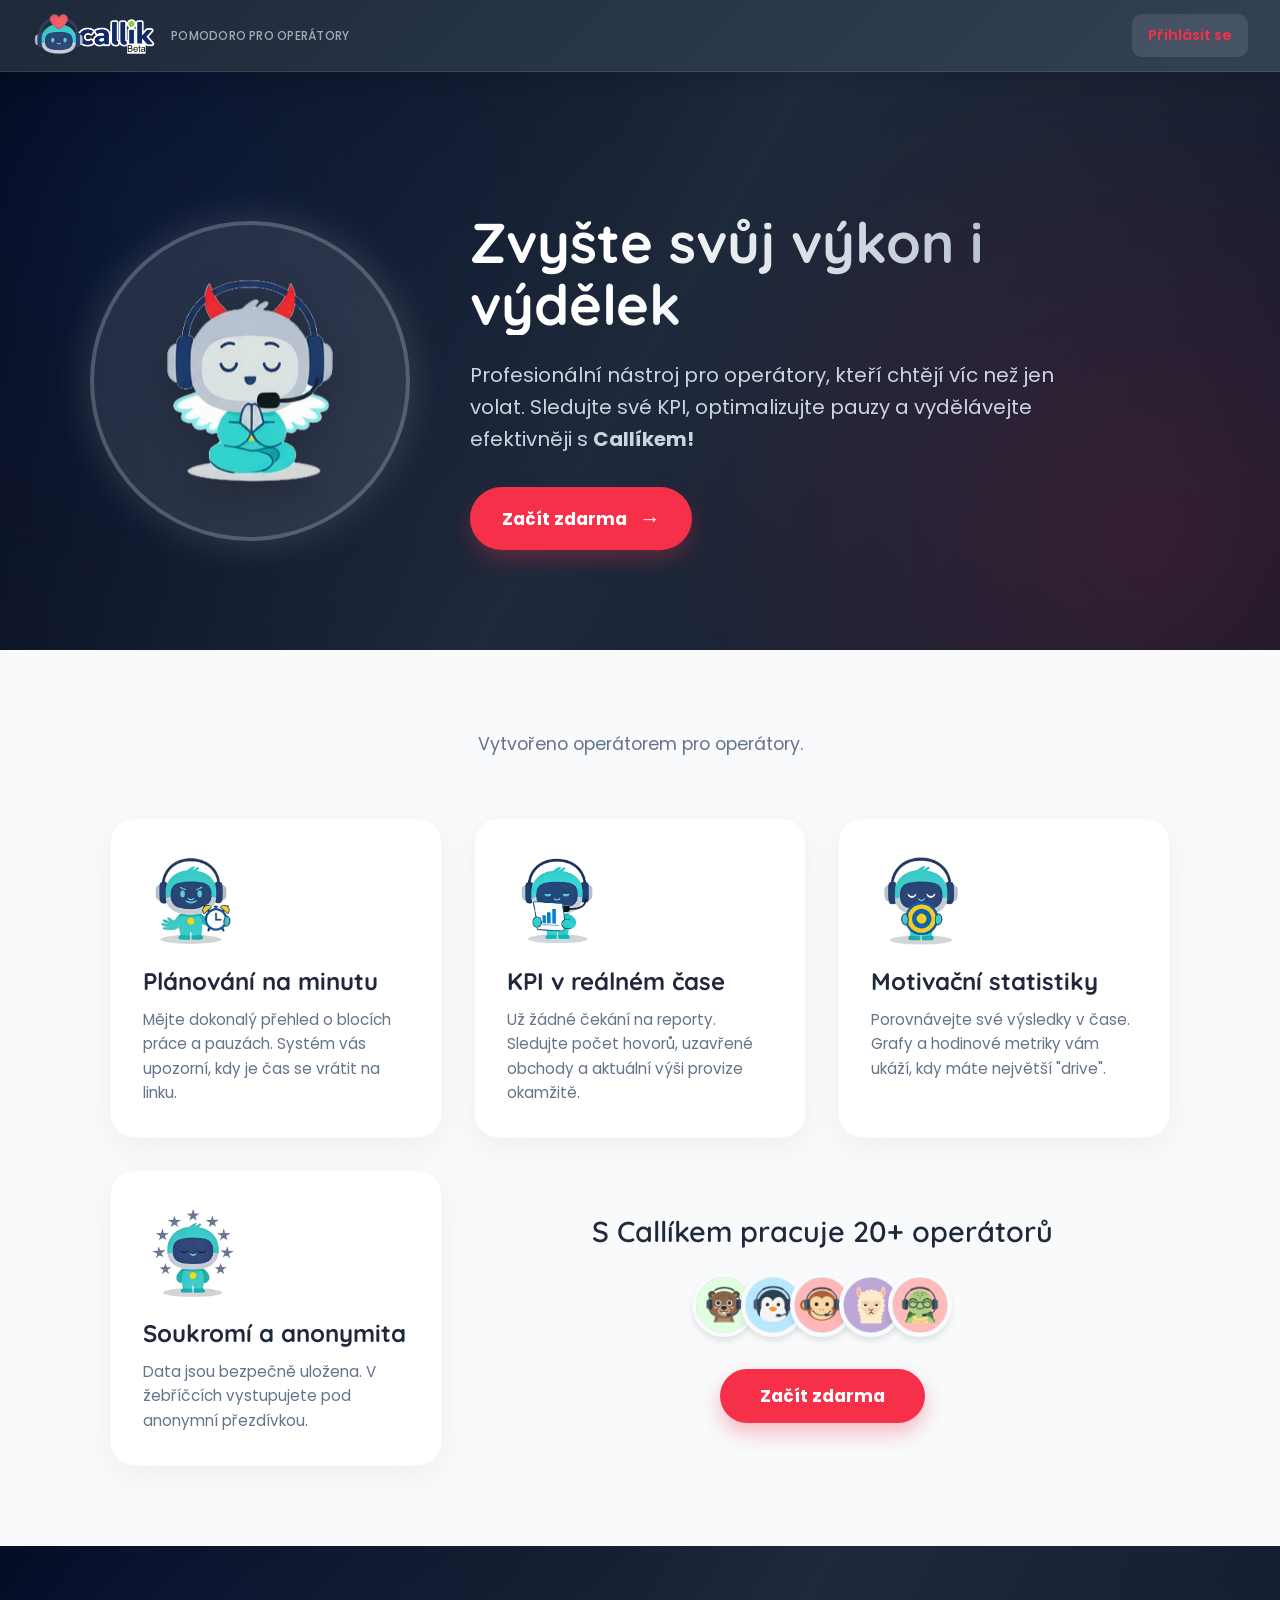
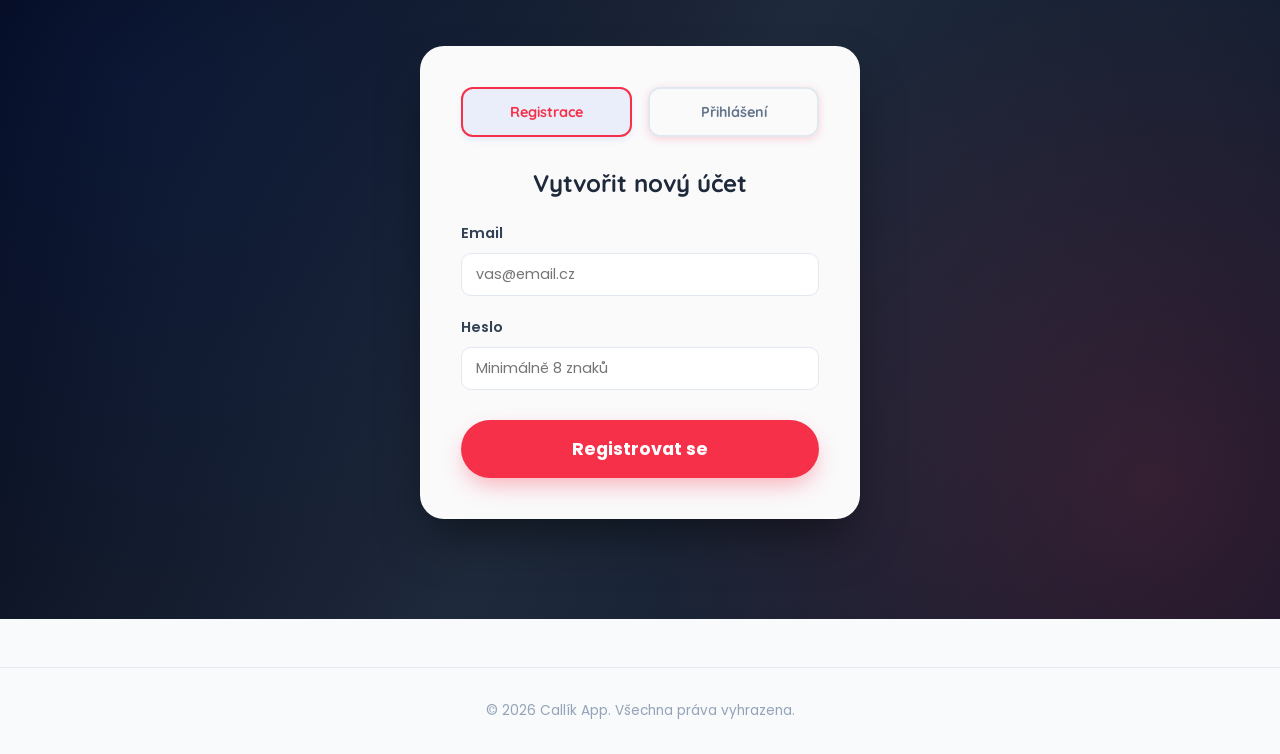
==== landing.html @ 1a5b0ecc "initial commit" ====
<!DOCTYPE html>
<html lang="cs">
<head>
    <meta charset="UTF-8">
    <meta name="viewport" content="width=device-width, initial-scale=1.0">
    <title>Callík – Pomodoro pro operátory</title>
    <link rel="icon" type="image/x-icon" href="assets/favicon.ico">
    <link rel="stylesheet" href="/css/style.css">
        <!-- Fonty: Quicksand (nadpisy) a Poppins (text) -->
        <link rel="preconnect" href="https://fonts.googleapis.com">
        <link rel="preconnect" href="https://fonts.gstatic.com" crossorigin>
        <link href="https://fonts.googleapis.com/css2?family=Poppins:ital,wght@0,300;0,400;0,500;0,600;0,700;1,400&family=Quicksand:wght@300;400;500;600;700&display=swap" rel="stylesheet">
    
    <style>
        /* Specifické úpravy pro Landing Page */
        body {
            background-color: var(--color-bg);
            overflow-x: hidden;
        }
    </style>
</head>
<body>

    <!-- NAVIGACE -->
    <nav class="main-navbar">
        <div class="header-content">
          <div class="nav-brand">
            <div class="brand-row" style="align-items: center; gap: 12px;">
                <img src="assets/callik-logo.png" alt="Callík Logo" style="height: 50px; width: auto;">
                <span class="brand-slogan">POMODORO PRO OPERÁTORY</span>
            </div>
        </div>
        
            <div class="nav-menu">
                <a href="#" onclick="scrollToAuth()" class="nav-item" style="color: var(--color-primary); background: rgba(255,255,255,0.1);">Přihlásit se</a>
            </div>
        </div>
    </nav>

        <!-- HERO SECTION -->
        <header class="hero">
          <div class="hero-container">
              
              <!-- LEVÁ STRANA: OBRÁZEK (Andílek/Čertík) -->
              <div class="hero-image-wrapper">
                  <img src="assets/callik-devil-angel.png" alt="Callík Maskot" class="hero-image">
              </div>
  
              <!-- PRAVÁ STRANA: TEXT -->
              <div class="hero-text">
                  <h1>Zvyšte svůj výkon i výdělek</h1>
                  <p>Profesionální nástroj pro operátory, kteří chtějí víc než jen volat. Sledujte své KPI, optimalizujte pauzy a vydělávejte efektivněji s <strong>Callíkem!</strong></p>
                  
                  <button onclick="scrollToAuth()" class="btn-cta">
                      Začít zdarma <span style="font-size: 1.2em;">→</span>
                  </button>
              </div>
  
          </div>
      </header>
  
    <!-- FEATURES SECTION (BENTO GRID) -->
    <section id="features" class="features-new">
      <div class="features-header">
          <p>Vytvořeno operátorem pro operátory.</p>
      </div>

      <div class="bento-grid">
          
          <!-- Karta 1 -->
          <div class="bento-card">
              <!-- Zde vložte svůj obrázek -->
              <img src="assets/mascot-1.png" alt="Mascot Timer" class="card-mascot">
              <h3>Plánování na minutu</h3>
              <p>Mějte dokonalý přehled o blocích práce a pauzách. Systém vás upozorní, kdy je čas se vrátit na linku.</p>
          </div>

          <!-- Karta 2 -->
          <div class="bento-card">
              <img src="assets/mascot-2.png" alt="Mascot KPI" class="card-mascot">
              <h3>KPI v reálném čase</h3>
              <p>Už žádné čekání na reporty. Sledujte počet hovorů, uzavřené obchody a aktuální výši provize okamžitě.</p>
          </div>

          <!-- Karta 3 -->
          <div class="bento-card">
              <img src="assets/mascot-3.png" alt="Mascot Stats" class="card-mascot">
              <h3>Motivační statistiky</h3>
              <p>Porovnávejte své výsledky v čase. Grafy a hodinové metriky vám ukáží, kdy máte největší "drive".</p>
          </div>

          <!-- Karta 4 (Dole vlevo) -->
          <div class="bento-card">
              <img src="assets/mascot-4.png" alt="Mascot Privacy" class="card-mascot">
              <h3>Soukromí a anonymita</h3>
              <p>Data jsou bezpečně uložena. V žebříčcích vystupujete pod anonymní přezdívkou.</p>
          </div>

          <!-- Social Proof Sekce (Dole vpravo - zabírá 2 sloupce) -->
          <div class="social-proof-area">
              <h3 class="social-proof-title">S Callíkem pracuje 20+ operátorů</h3>
              
              <!-- Shluk avatarů -->
            
               <div class="avatars-cluster" id="avatar-container">
             <!-- Obrázky se načtou náhodně přes JavaScript -->
              </div>


              <button onclick="scrollToAuth()" class="btn-social-cta">
                  Začít zdarma
              </button>
          </div>

      </div>
  </section>

        <!-- AUTH SECTION -->
        <section id="auth-section" class="auth-section-gradient">
        
          <!-- PŘIHLAŠOVACÍ / REGISTRAČNÍ KONTEJNER -->
          <div id="auth-container" class="auth-container active">
              
              <!-- Nová tlačítka s mezerou -->
              <div class="auth-tabs-wrapper">
                  <button onclick="switchTab('register')" id="tab-register" class="auth-tab active-tab">
                      Registrace
                  </button>
                  <button onclick="switchTab('login')" id="tab-login" class="auth-tab">
                      Přihlášení
                  </button>
              </div>
  
              <!-- Formulář REGISTRACE -->
              <form id="register-form">
                  <h3 style="margin-bottom: 24px; color: var(--color-dark); font-size: 1.5rem;">Vytvořit nový účet</h3>
                  <div class="form-group">
                      <label class="form-label">Email</label>
                      <input type="email" id="reg-email" class="form-input" placeholder="vas@email.cz" required>
                  </div>
                  <div class="form-group">
                      <label class="form-label">Heslo</label>
                      <input type="password" id="reg-password" class="form-input" placeholder="Minimálně 8 znaků" required minlength="8">
                  </div>
                  
                  <button type="submit" id="reg-btn" class="btn-cta" style="width: 100%; justify-content: center; margin-top: 10px;">
                      Registrovat se
                  </button>
              </form>
  
              <!-- Formulář PŘIHLÁŠENÍ -->
              <form id="login-form" style="display: none;">
                  <h3 style="margin-bottom: 24px; color: var(--color-dark); font-size: 1.5rem;">Vítejte zpět</h3>
                  <div class="form-group">
                      <label class="form-label">Email</label>
                      <input type="email" id="login-email" class="form-input" placeholder="vas@email.cz" required>
                  </div>
                  <div class="form-group">
                      <label class="form-label">Heslo</label>
                      <input type="password" id="login-password" class="form-input" placeholder="Vaše heslo" required>
                  </div>
                  
                  <button type="submit" id="login-btn" class="btn-cta" style="width: 100%; justify-content: center; margin-top: 10px;">
                      Přihlásit se
                  </button>
              </form>
          </div>
  
          <!-- KROK 2: OVĚŘENÍ EMAILU (Mezikrok) -->
          <div id="verify-step" class="auth-container">
              <div class="verification-icon">✉️</div>
              <h2 style="margin-bottom: 16px; color: var(--color-dark);">Ověřte svůj email</h2>
              <p style="color: var(--color-text-light); margin-bottom: 30px;">
                  Odeslali jsme potvrzovací odkaz na <strong id="verify-email-display">váš email</strong>. 
                  Pro aktivaci účtu prosím klikněte na odkaz v emailu.
              </p>
              
              <div style="background: var(--warning-light); color: #b45309; padding: 16px; border-radius: var(--radius-md); font-size: 0.9rem; margin-bottom: 24px; text-align: left; line-height: 1.5;">
                  <strong>⚠️ Důležité:</strong> Pokud email nevidíte, zkontrolujte složku <em>Spam</em> nebo <em>Hromadné</em>.
              </div>
  
              <p style="margin-top: 24px;">
                  <a href="#" onclick="location.reload()" style="color: var(--color-primary); font-weight: 600;">Zpět na přihlášení</a>
              </p>
          </div>
  
      </section>
  

    <footer>
        <p>© 2026 Callík App. Všechna práva vyhrazena.</p>
    </footer>

    <!-- LOGIKA APLIKACE -->
    <script type="module">
        // Importujeme Supabase přímo, abychom měli kontrolu nad flow
        import { supabase } from './js/supabaseClient.js';

        // Globální funkce pro scrollování
        window.scrollToAuth = function() {
            document.getElementById('auth-section').scrollIntoView({ behavior: 'smooth' });
        }

               // Přepínání tabů (Upraveno pro nové třídy)
               window.switchTab = function(tab) {
            const regForm = document.getElementById('register-form');
            const loginForm = document.getElementById('login-form');
            const tabReg = document.getElementById('tab-register');
            const tabLogin = document.getElementById('tab-login');

            if (tab === 'register') {
                regForm.style.display = 'block';
                loginForm.style.display = 'none';
                
                // Přepnutí tříd
                tabReg.classList.add('active-tab');
                tabLogin.classList.remove('active-tab');
            } else {
                regForm.style.display = 'none';
                loginForm.style.display = 'block';

                // Přepnutí tříd
                tabLogin.classList.add('active-tab');
                tabReg.classList.remove('active-tab');
            }
        }


        // --- REGISTRACE ---
        document.getElementById('register-form').addEventListener('submit', async (e) => {
            e.preventDefault();
            const btn = document.getElementById('reg-btn');
            const email = document.getElementById('reg-email').value;
            const password = document.getElementById('reg-password').value;

            btn.textContent = 'Registruji...';
            btn.disabled = true;

            try {
                // Voláme přímo Supabase signUp
                const { data, error } = await supabase.auth.signUp({
                    email: email,
                    password: password
                });

                if (error) throw error;

                // Úspěch -> Zobrazit mezikrok (Ověření emailu)
                document.getElementById('auth-container').classList.remove('active');
                document.getElementById('verify-step').classList.add('active');
                document.getElementById('verify-email-display').textContent = email;
                
                // Jemný scroll nahoru, aby bylo okno vidět celé
                document.getElementById('auth-section').scrollIntoView({ behavior: 'smooth' });

            } catch (err) {
                alert('Chyba při registraci: ' + err.message);
                btn.textContent = 'Registrovat se';
                btn.disabled = false;
            }
        });

        // --- PŘIHLÁŠENÍ ---
        document.getElementById('login-form').addEventListener('submit', async (e) => {
            e.preventDefault();
            const btn = document.getElementById('login-btn');
            const email = document.getElementById('login-email').value;
            const password = document.getElementById('login-password').value;

            btn.textContent = 'Přihlašuji...';
            btn.disabled = true;

            try {
                const { data, error } = await supabase.auth.signInWithPassword({
                    email: email,
                    password: password
                });

                if (error) throw error;

                // Úspěch -> Přesměrovat do aplikace
                // Předpokládám, že hlavní aplikace je 'app.html' podle auth.js
                window.location.href = 'app.html';

            } catch (err) {
                alert('Chyba při přihlášení: ' + err.message);
                btn.textContent = 'Přihlásit se';
                btn.disabled = false;
            }
        });
    </script>
    <script>
      document.addEventListener("DOMContentLoaded", () => {
          const container = document.getElementById('avatar-container');
          if (!container) return;
  
          const totalAvatarsAvailable = 30; // Máte 01.png až 30.png
          const avatarsToShow = 5;          // Kolik jich chceme zobrazit
          const selectedNumbers = new Set(); // Set zaručí unikátnost (žádné duplicity)
  
          // 1. Vygeneruj unikátní náhodná čísla
          while (selectedNumbers.size < avatarsToShow) {
              const randomNum = Math.floor(Math.random() * totalAvatarsAvailable) + 1;
              selectedNumbers.add(randomNum);
          }
  
          // 2. Vytvoř obrázky a vlož je do stránky
          selectedNumbers.forEach(num => {
              // Převede číslo na string s nulou na začátku (např. 5 -> "05")
              const fileName = num.toString().padStart(2, '0') + '.png';
              
              const img = document.createElement('img');
              img.src = `assets/avatars/${fileName}`;
              img.alt = `Uživatel ${num}`;
              img.className = 'avatar-circle';
              
              // Volitelné: Přidat náhodné pozadí, kdyby byl obrázek průhledný
              // const colors = ['#fbbf24', '#a3e635', '#e879f9', '#38bdf8', '#f472b6'];
              // img.style.background = colors[Math.floor(Math.random() * colors.length)];
  
              container.appendChild(img);
          });
      });
  </script>
  
</body>
</html>
---- css/style.css ----
/* ==========================================
   CALLÍK - MODERNÍ DESIGN 2026
   ========================================== */

/* === IMPORT FONTŮ === */
@import url("https://fonts.googleapis.com/css2?family=Quicksand:wght@400;500;600;700;800&family=Poppins:wght@300;400;500;600;700;800&display=swap");

/* === 1. CSS PROMĚNNÉ === */
:root {
  /* Fonty */
  --font-heading: 'Quicksand', sans-serif;
  --font-body: 'Poppins', sans-serif;
  
  /* Primární barva */
  --color-primary: #F63049;
  --color-primary-hover: #ff4d63;
  --color-primary-soft: #D02752;
  --color-primary-dark: #8A244B;
  --color-primary-light: #ffe4e9;
  
  /* Neutrální barvy */
  --color-dark: #1e293b;
  --color-text: #334155;
  --color-text-light: #64748b;
  --color-text-muted: #94a3b8;
  
  /* Pozadí */
  --color-bg: #f8fafc;
  --color-card-bg: #ffffff;
  --color-border: #e2e8f0;
  --color-border-light: #f1f5f9;
  
  /* Funkční barvy */
  --success: #10b981;
  --success-light: #d1fae5;
  --warning: #f59e0b;
  --warning-light: #fef3c7;
  --danger: #ef4444;
  --danger-light: #fee2e2;
  --info: #3b82f6;
  --info-light: #dbeafe;
  
  /* Stíny */
  --shadow-sm: 0 1px 2px 0 rgba(0, 0, 0, 0.05);
  --shadow-md: 0 4px 6px -1px rgba(0, 0, 0, 0.1), 0 2px 4px -1px rgba(0, 0, 0, 0.06);
  --shadow-lg: 0 10px 15px -3px rgba(0, 0, 0, 0.1), 0 4px 6px -2px rgba(0, 0, 0, 0.05);
  --shadow-xl: 0 20px 25px -5px rgba(0, 0, 0, 0.1), 0 10px 10px -5px rgba(0, 0, 0, 0.04);
  
  /* Zaoblení */
  --radius-sm: 6px;
  --radius-md: 10px;
  --radius-lg: 14px;
  --radius-xl: 20px;
  --radius-full: 9999px;
  
  /* Animace */
  --transition-fast: 150ms cubic-bezier(0.4, 0, 0.2, 1);
  --transition-base: 200ms cubic-bezier(0.4, 0, 0.2, 1);
  --transition-slow: 300ms cubic-bezier(0.4, 0, 0.2, 1);
}

/* === 2. RESET === */
*,
*::before,
*::after {
  box-sizing: border-box;
  margin: 0;
  padding: 0;
}

body {
  font-family: var(--font-body);
  background: var(--color-bg);
  color: var(--color-text);
  line-height: 1.6;
  -webkit-font-smoothing: antialiased;
  -moz-osx-font-smoothing: grayscale;
}

h1, h2, h3, h4, h5, h6 {
  font-family: var(--font-heading);
  font-weight: 700;
  color: var(--color-dark);
  line-height: 1.2;
}

h1 { font-size: 2.5rem; }
h2 { font-size: 1.5rem; }
h3 { font-size: 1.25rem; }
/* === 3. NAVIGAČNÍ LIŠTA === */
.main-navbar {
  background: linear-gradient(135deg, #1e293b 0%, #334155 100%);
  border-bottom: 1px solid rgba(255, 255, 255, 0.1);
  height: 72px;
  display: flex;
  justify-content: center;
  box-shadow: 0 4px 20px rgba(0, 0, 0, 0.15);
  position: sticky;
  top: 0;
  z-index: 1000;
  backdrop-filter: blur(10px);
}

.header-content {
  width: 100%;
  max-width: 1400px;
  padding: 0 32px;
  display: flex;
  align-items: center;
  justify-content: space-between;
}

.nav-brand {
  display: flex;
  flex-direction: column;
  justify-content: center;
  gap: 2px;
}

.brand-row {
  display: flex;
  align-items: center;
  gap: 12px;
}

.brand-slogan {
  font-size: 0.75rem;
  color: rgba(255, 255, 255, 0.6);
  font-weight: 500;
  margin-left: 2px;
  letter-spacing: 0.02em;
}

.app-logo {
  height: 44px;
  width: auto;
  display: block;
  object-fit: contain;
  transition: transform var(--transition-base);
}

.app-logo:hover {
  transform: scale(1.05);
}

.nav-menu {
  display: flex;
  gap: 8px;
}

.nav-item {
  text-decoration: none;
  color: rgba(255, 255, 255, 0.7);
  font-weight: 600;
  font-size: 0.9rem;
  display: flex;
  align-items: center;
  gap: 8px;
  padding: 10px 16px;
  border-radius: var(--radius-md);
  transition: all var(--transition-base);
  position: relative;
}

.nav-item::before {
  content: '';
  position: absolute;
  bottom: 8px;
  left: 50%;
  transform: translateX(-50%) scaleX(0);
  width: 20px;
  height: 2px;
  background: var(--color-primary);
  border-radius: 2px;
  transition: transform var(--transition-base);
}

.nav-item:hover,
.nav-item.active {
  color: #ffffff;
  background: rgba(255, 255, 255, 0.1);
}

.nav-item.active::before {
  transform: translateX(-50%) scaleX(1);
}

/* Profil uživatele */
.nav-user {
  display: flex;
  align-items: center;
  gap: 16px;
}

.profile-info {
  display: flex;
  align-items: center;
  gap: 12px;
  padding: 6px 12px 6px 6px;
  border-radius: var(--radius-full);
  background: rgba(255, 255, 255, 0.08);
  transition: all var(--transition-base);
}

.profile-info:hover {
  background: rgba(255, 255, 255, 0.12);
}

.profile-avatar {
  width: 40px;
  height: 40px;
  border-radius: 50%;
  border: 2px solid rgba(255, 255, 255, 0.2);
  object-fit: cover;
  transition: all var(--transition-base);
}

.profile-avatar:hover {
  border-color: var(--color-primary);
  transform: scale(1.05);
}

.profile-text {
  display: flex;
  flex-direction: column;
  line-height: 1.3;
}

.profile-name {
  font-weight: 700;
  color: #ffffff;
  font-size: 0.9rem;
}

.profile-logout {
  background: none;
  border: none;
  color: rgba(255, 255, 255, 0.6);
  font-size: 0.75rem;
  cursor: pointer;
  padding: 0;
  text-decoration: none;
  transition: color var(--transition-fast);
  font-weight: 500;
}

.profile-logout:hover {
  color: var(--color-primary);
}

/* Profile Dropdown */
.profile-dropdown {
  position: relative;
  display: inline-block;
}

.profile-toggle {
  display: flex;
  align-items: center;
  gap: 12px;
  background: transparent;
  border: none;
  cursor: pointer;
  padding: 6px 12px;
  border-radius: var(--radius-lg);
  transition: background 0.2s;
}

.profile-toggle:hover,
.profile-dropdown.open .profile-toggle {
  background: rgba(255, 255, 255, 0.1);
}

.dropdown-arrow {
  color: var(--color-text-muted);
  transition: transform 0.2s;
}

.profile-dropdown.open .dropdown-arrow {
  transform: rotate(180deg);
}

.dropdown-menu {
  position: absolute;
  top: 100%;
  right: 0;
  margin-top: 10px;
  width: 220px;
  background: var(--color-card-bg);
  border: 1px solid var(--color-border);
  border-radius: var(--radius-md);
  box-shadow: var(--shadow-lg);
  opacity: 0;
  visibility: hidden;
  transform: translateY(-10px);
  transition: all 0.2s cubic-bezier(0.16, 1, 0.3, 1);
  z-index: 1000;
}

.profile-dropdown.open .dropdown-menu {
  opacity: 1;
  visibility: visible;
  transform: translateY(0);
}

.dropdown-header {
  padding: 12px 16px;
  background: var(--color-bg);
  border-bottom: 1px solid var(--color-border);
  border-radius: var(--radius-md) var(--radius-md) 0 0;
}

.dropdown-user-name {
  display: block;
  font-weight: 600;
  color: var(--color-dark);
}

.dropdown-user-role {
  font-size: 0.75rem;
  color: var(--color-text-light);
}

.dropdown-item {
  width: 100%;
  display: flex;
  align-items: center;
  gap: 10px;
  padding: 10px 16px;
  border: none;
  background: none;
  text-align: left;
  font-size: 0.9rem;
  color: var(--color-text);
  cursor: pointer;
  transition: background 0.15s;
}

.dropdown-item:hover {
  background: var(--color-bg);
  color: var(--color-dark);
}

.dropdown-divider {
  height: 1px;
  background: var(--color-border);
  margin: 4px 0;
}

.text-danger {
  color: var(--danger);
}

.text-danger:hover {
  background: var(--danger-light);
  color: var(--danger);
}

/* === 4. HLAVNÍ OBSAH === */
main {
  max-width: 1280px;
  margin: 32px auto;
  padding: 0 32px;
}

/* === 5. KARTY === */
.card {
  background: var(--color-card-bg);
  border-radius: var(--radius-lg);
  padding: 24px;
  margin-bottom: 24px;
  box-shadow: var(--shadow-md);
  border: 1px solid var(--color-border);
  transition: all var(--transition-base);
}

.card:hover {
  box-shadow: var(--shadow-lg);
  transform: translateY(-2px);
}

.card h2 {
  margin: 0 0 20px 0;
  font-size: 1.25rem;
  font-weight: 700;
  color: var(--color-dark);
  letter-spacing: -0.02em;
}

/* === 6. FORMULÁŘE A INPUTY === */
.goals-grid {
  display: grid;
  grid-template-columns: repeat(auto-fit, minmax(200px, 1fr));
  gap: 16px;
  margin-bottom: 20px;
}

label {
  font-size: 0.875rem;
  font-weight: 600;
  display: flex;
  flex-direction: column;
  gap: 8px;
  color: var(--color-text);
}

input[type="number"],
input[type="date"],
input[type="time"],
input[type="text"],
input[type="email"],
input[type="password"],
select {
  padding: 10px 14px;
  border-radius: var(--radius-md);
  border: 1.5px solid var(--color-border);
  font-size: 0.9rem;
  font-family: inherit;
  transition: all var(--transition-base);
  background: var(--color-card-bg);
  color: var(--color-text);
}

input:hover,
select:hover {
  border-color: var(--color-text-light);
}

input:focus,
select:focus {
  outline: none;
  border-color: var(--color-primary);
  box-shadow: 0 0 0 3px rgba(246, 48, 73, 0.1);
  background: white;
}

/* Inputy v tabulce */
.table-input,
.table-select {
  width: 100%;
  padding: 8px 12px;
  border: 1.5px solid var(--color-border);
  border-radius: var(--radius-sm);
  background-color: transparent;
  font-size: 0.875rem;
  transition: all var(--transition-base);
}

.table-input:focus,
.table-select:focus {
  background-color: #fff;
  border-color: var(--color-primary);
  outline: none;
  box-shadow: 0 0 0 3px rgba(246, 48, 73, 0.1);
}

.table-input:hover,
.table-select:hover {
  background-color: var(--color-border-light);
  border-color: var(--color-text-light);
}

input[type="time"].table-input,
.time-input-centered {
  min-width: 90px;
  cursor: pointer;
  text-align: center;
}

.break-input {
  font-weight: 600;
  color: var(--color-text-light);
  text-align: left;
  padding-left: 12px;
  background: transparent;
  border: 1.5px solid transparent;
}

.break-input:focus {
  background: white;
  border-color: var(--info);
}

/* === 7. TLAČÍTKA === */
button {
  padding: 10px 20px;
  border-radius: var(--radius-md);
  border: none;
  background: var(--color-primary);
  color: #fff;
  font-size: 0.9rem;
  font-weight: 600;
  cursor: pointer;
  transition: all var(--transition-base);
  box-shadow: 0 2px 8px rgba(246, 48, 73, 0.2);
  font-family: inherit;
}

button:hover {
  background: var(--color-primary-hover);
  transform: translateY(-1px);
  box-shadow: 0 4px 12px rgba(246, 48, 73, 0.3);
}

button:active {
  transform: translateY(0);
  box-shadow: 0 2px 4px rgba(246, 48, 73, 0.2);
}

button:disabled {
  opacity: 0.5;
  cursor: not-allowed;
  transform: none;
  box-shadow: none;
}

.small-btn {
  padding: 8px 12px;
  font-size: 0.8rem;
  box-shadow: var(--shadow-sm);
  border-radius: var(--radius-md);
  background: var(--info-light);
  color: var(--info);
  font-weight: 600;
}

.small-btn:hover {
  background: var(--info);
  color: white;
}

.add-project-btn {
  padding: 6px 10px;
  background: var(--info-light);
  color: var(--info);
  border-radius: var(--radius-sm);
  font-weight: 700;
  border: none;
  cursor: pointer;
  font-size: 1.2rem;
  line-height: 1;
}

.add-project-btn:hover {
  background: var(--info);
  color: white;
  transform: scale(1.1);
}

/* === 8. OVLÁDACÍ PANEL === */
.controls-bar {
  display: flex;
  justify-content: space-between;
  align-items: center;
  margin-bottom: 24px;
  background: white;
  padding: 20px 24px;
  border-radius: var(--radius-lg);
  box-shadow: var(--shadow-md);
  border: 1px solid var(--color-border);
}

.buttons-group {
  display: flex;
  gap: 12px;
  flex-wrap: wrap;
}

.btn-action {
  padding: 12px 24px;
  border: none;
  border-radius: var(--radius-md);
  font-weight: 700;
  cursor: pointer;
  font-size: 0.9rem;
  transition: all var(--transition-base);
  box-shadow: var(--shadow-sm);
}

.btn-action:hover {
  transform: translateY(-2px);
  box-shadow: var(--shadow-md);
}

.btn-action:active {
  transform: scale(0.98);
}

.btn-work {
  background: linear-gradient(135deg, #ef4444 0%, #dc2626 100%);
  color: white;
}

.btn-break {
  background: linear-gradient(135deg, #881337 0%, #7f1d1d 100%);
  color: white;
}

.btn-clear {
  background: var(--color-border);
  color: var(--color-text);
}

.btn-clear:hover {
  background: var(--danger);
  color: white;
}

.date-controls {
  display: flex;
  align-items: center;
  gap: 12px;
  background: var(--color-border-light);
  padding: 8px 16px;
  border-radius: var(--radius-md);
}

.date-input {
  border: none;
  background: transparent;
  font-family: inherit;
  font-size: 0.9rem;
  font-weight: 600;
  color: var(--color-text);
  cursor: pointer;
}

.today-btn,
.btn-today {
  background: var(--info);
  color: white;
  border: none;
  padding: 8px 16px;
  border-radius: var(--radius-md);
  font-size: 0.85rem;
  cursor: pointer;
  font-weight: 600;
  box-shadow: var(--shadow-sm);
  transition: all var(--transition-base);
}

.today-btn:hover,
.btn-today:hover {
  background: #2563eb;
  transform: translateY(-1px);
  box-shadow: var(--shadow-md);
}

/* === 9. FOCUS TIMER === */
.focus-timer {
  margin-bottom: 24px;
}

.focus-timer-inner {
  display: grid;
  grid-template-columns: 260px 1fr;
  gap: 32px;
  align-items: center;
}

.ring {
  position: relative;
  width: 240px;
  height: 240px;
  filter: drop-shadow(0 4px 12px rgba(246, 48, 73, 0.15));
}

.ring-svg {
  transform: rotate(-90deg);
}

.ring-bg,
.ring-fg {
  fill: none;
  stroke-width: 12;
}

.ring-bg {
  stroke: var(--color-border-light);
}

.ring-fg {
  stroke: var(--color-primary);
  stroke-linecap: round;
  transition: stroke-dashoffset 0.35s linear;
  filter: drop-shadow(0 0 8px rgba(246, 48, 73, 0.3));
}

.ring-center {
  position: absolute;
  inset: 0;
  display: grid;
  place-items: center;
  text-align: center;
}

.ring-time {
  font-size: 3rem;
  font-weight: 800;
  letter-spacing: -0.02em;
  color: var(--color-dark);
  line-height: 1;
  font-variant-numeric: tabular-nums;
}

.ring-label {
  margin-top: 8px;
  font-size: 0.75rem;
  font-weight: 700;
  color: var(--color-text-light);
  letter-spacing: 0.1em;
  text-transform: uppercase;
}

.focus-meta {
  display: grid;
  gap: 12px;
}

.focus-title {
  font-weight: 700;
  font-size: 1.1rem;
  color: var(--color-dark);
}

.focus-range {
  color: var(--color-text-light);
  font-size: 1rem;
  font-weight: 600;
  font-variant-numeric: tabular-nums;
}

.focus-project {
  color: var(--color-primary);
  font-size: 0.95rem;
  font-weight: 600;
  padding: 8px 16px;
  background: var(--color-primary-light);
  border-radius: var(--radius-md);
  display: inline-block;
}
/* ==========================================
   === 10. TABULKA BLOKŮ - OPRAVENÁ VERZE ===
   ========================================== */

   .blocks-table {
    width: 100%;
    table-layout: fixed;
    border-collapse: separate;
    border-spacing: 0;
    font-size: 0.875rem;
    border-radius: var(--radius-lg);
    overflow: hidden;
    box-shadow: var(--shadow-md);
    background: white;
  }
  
  /* Header tabulky */
  .blocks-table thead {
    background: linear-gradient(135deg, #1e293b 0%, #334155 100%);
  }
  
  .blocks-table thead th {
    background: transparent;
    color: #ffffff;
    font-weight: 700;
    text-transform: uppercase;
    font-size: 0.75rem;
    letter-spacing: 0.05em;
    padding: 16px 12px;
    border-bottom: 2px solid rgba(255, 255, 255, 0.1);
    white-space: normal;
    line-height: 1.2;
    text-align: center;
    font-family: var(--font-heading);
  }
  
  .blocks-table thead th:first-child {
    border-top-left-radius: var(--radius-lg);
  }
  
  .blocks-table thead th:last-child {
    border-top-right-radius: var(--radius-lg);
  }
  
 /* Pevné šířky sloupců */
.blocks-table th:nth-child(1),
.blocks-table td:nth-child(1) {
  width: 20px !important;     /* PŘIDÁN !important */
  min-width: 20px !important;
  text-align: center;
  font-weight: 700;
  color: var(--color-text-light);
}

.blocks-table th:nth-child(2),
.blocks-table td:nth-child(2) {
  width: 220px !important;
  min-width: 220px !important;
  text-align: left;
}

.blocks-table th:nth-child(3),
.blocks-table td:nth-child(3) {
  width: 130px !important;    /* Zvětšeno */
  min-width: 130px !important;
}

.blocks-table th:nth-child(4),
.blocks-table td:nth-child(4) {
  width: 130px !important;    /* Zvětšeno */
  min-width: 130px !important;
}

.blocks-table th:nth-child(5),
.blocks-table td:nth-child(5) {
  width: 60px !important;
  min-width: 60px !important;
}

.blocks-table th:nth-child(6),
.blocks-table td:nth-child(6) {
  width: 60px !important;
  min-width: 60px !important;
}

.blocks-table th:nth-child(7),
.blocks-table td:nth-child(7) {
  width: 60px !important;
  min-width: 60px !important;
}

.blocks-table th:nth-child(8),
.blocks-table td:nth-child(8) {
  width: 80px !important;
  min-width: 80px !important;
}

.blocks-table th:nth-child(9),
.blocks-table td:nth-child(9) {
  width: 80px !important;
  min-width: 80px !important;
}

.blocks-table th:nth-child(10),
.blocks-table td:nth-child(10) {
  width: 80px !important;
  min-width: 80px !important;
}

.blocks-table th:nth-child(11),
.blocks-table td:nth-child(11) {
  width: 100px !important;
  min-width: 100px !important;
  text-align: center !important;      /* Na střed horizontálně */
  vertical-align: middle !important;  /* Na střed vertikálně */
}

.blocks-table th:nth-child(12),
.blocks-table td:nth-child(12) {
  width: 110px !important;
  min-width: 110px !important;
  text-align: center;
}

  
  /* Buňky tabulky */
  .blocks-table td {
    border: 1px solid var(--color-border);
    padding: 12px 10px;
    text-align: center;
    vertical-align: middle;
    background: white;
  }
  
  /* Řádky */
  .blocks-table tbody tr {
    transition: all var(--transition-fast);
    border-bottom: 1px solid var(--color-border-light);
  }
  
  .blocks-table tbody tr:hover {
    background: var(--color-border-light);
  }
  
  .blocks-table tbody tr:last-child {
    border-bottom: none;
  }
  
  /* Styly speciálních řádků */
  .block-row.break {
    background: linear-gradient(90deg, #ecfeff 0%, #cffafe 100%);
  }
  
  .block-row.current {
    background: var(--color-primary-light);
    box-shadow: inset 3px 0 0 var(--color-primary);
    font-weight: 600;
  }
  
  .block-row.finished {
    opacity: 0.7;
  }
  
  /* Project cell */
  .project-cell {
    display: flex;
    align-items: center;
    gap: 8px;
    justify-content: flex-start;
  }
  
  .project-select {
    flex: 1;
  }
  
  /* Citát pro pauzu - KRITICKÁ OPRAVA */
  .break-quote-cell {
    text-align: center;
    padding: 12px 20px;
    vertical-align: middle;
    font-style: italic;
    color: #64748b;
    font-size: 0.95rem;
    background: transparent;
  }
  
  /* Percent cell */
  .percent-cell {
    font-weight: 700;
    font-variant-numeric: tabular-nums;
  }
  
  .percent-good {
    color: var(--success);
    background: var(--success-light);
    padding: 4px 8px;
    border-radius: var(--radius-sm);
    display: inline-block;
  }
  
  .percent-mid {
    color: var(--warning);
    background: var(--warning-light);
    padding: 4px 8px;
    border-radius: var(--radius-sm);
    display: inline-block;
  }
  
  .percent-bad {
    color: var(--danger);
    background: var(--danger-light);
    padding: 4px 8px;
    border-radius: var(--radius-sm);
    display: inline-block;
  }
  
  /* Akční tlačítka v tabulce */
  .action-buttons-wrapper {
    display: flex;
    gap: 8px;
    justify-content: center;
    align-items: center;
  }
  
  .btn-edit {
    width: 36px;
    height: 36px;
    display: flex;
    align-items: center;
    justify-content: center;
    border: none;
    border-radius: var(--radius-md);
    font-size: 1rem;
    cursor: pointer;
    transition: all var(--transition-base);
    box-shadow: var(--shadow-sm);
    padding: 0;
    background: linear-gradient(135deg, #eff6ff 0%, #dbeafe 100%);
    color: #1e40af;
  }
  
  .btn-edit:hover {
    background: linear-gradient(135deg, #dbeafe 0%, #bfdbfe 100%);
    transform: translateY(-2px);
    box-shadow: var(--shadow-md);
  }
  
  .btn-delete {
    width: 36px;
    height: 36px;
    display: flex;
    align-items: center;
    justify-content: center;
    border: none;
    border-radius: var(--radius-md);
    font-size: 1rem;
    cursor: pointer;
    transition: all var(--transition-base);
    box-shadow: var(--shadow-sm);
    padding: 0;
    background: linear-gradient(135deg, #fef2f2 0%, #fee2e2 100%);
    color: #991b1b;
  }
  
  .btn-delete:hover {
    background: linear-gradient(135deg, #fee2e2 0%, #fecaca 100%);
    transform: translateY(-2px);
    box-shadow: var(--shadow-md);
  }
  
  /* === 11. PROGRESS BARY === */
  .progress-wrapper {
    margin-top: 24px;
    display: grid;
    grid-template-columns: repeat(auto-fit, minmax(240px, 1fr));
    gap: 20px;
  }
  
  .progress-item {
    background: var(--color-border-light);
    padding: 16px;
    border-radius: var(--radius-md);
    border: 1px solid var(--color-border);
  }
  
  .progress-item span {
    font-size: 0.875rem;
    font-weight: 600;
    color: var(--color-text);
    display: block;
    margin-bottom: 8px;
  }
  
  .progress-bar {
    background: var(--color-border);
    border-radius: var(--radius-full);
    overflow: hidden;
    height: 12px;
    margin: 8px 0;
    box-shadow: inset 0 1px 2px rgba(0, 0, 0, 0.1);
  }
  
  .progress-inner {
    height: 100%;
    width: 0%;
    background: linear-gradient(90deg, var(--color-primary) 0%, var(--color-primary-hover) 100%);
    transition: width 0.6s cubic-bezier(0.4, 0, 0.2, 1);
    box-shadow: 0 0 8px rgba(246, 48, 73, 0.4);
  }
  
  .progress-text {
    font-size: 0.8rem;
    font-weight: 600;
    color: var(--color-text-light);
  }
  
  /* === 12. STATISTIKY === */
  .stats-controls {
    display: flex;
    gap: 8px;
    margin-bottom: 24px;
    padding: 6px;
    background: var(--color-border-light);
    border-radius: var(--radius-md);
    width: fit-content;
  }
  
  .rangeBtn {
    background: transparent;
    color: var(--color-text);
    box-shadow: none;
    padding: 10px 20px;
    border: none;
    border-radius: var(--radius-sm);
    cursor: pointer;
    transition: all var(--transition-base);
    font-weight: 600;
  }
  
  .rangeBtn:hover {
    background: white;
    color: var(--color-primary);
  }
  
  .rangeBtn-active {
    background: var(--color-primary);
    color: #fff;
    box-shadow: var(--shadow-sm);
  }
  
  .stats-content {
    font-size: 0.9rem;
  }
  
  .stats-grid {
    display: grid;
    grid-template-columns: repeat(auto-fit, minmax(220px, 1fr));
    gap: 24px;
  }
  
  .stat-card {
    background: linear-gradient(135deg, var(--color-card-bg) 0%, var(--color-border-light) 100%);
    border: 1px solid var(--color-border);
    border-radius: var(--radius-lg);
    padding: 24px;
    text-align: center;
    transition: all var(--transition-base);
    box-shadow: var(--shadow-sm);
  }
  
  .stat-card:hover {
    transform: translateY(-4px);
    box-shadow: var(--shadow-lg);
  }
  
  .stat-card h3 {
    font-size: 0.85rem;
    color: var(--color-text-light);
    margin: 0 0 12px 0;
    font-weight: 700;
    text-transform: uppercase;
    letter-spacing: 0.05em;
  }
  
  .stat-value {
    font-size: 2.5rem;
    font-weight: 800;
    color: var(--color-primary);
    margin: 12px 0;
    line-height: 1;
    font-variant-numeric: tabular-nums;
  }
  
  .stat-card small {
    font-size: 0.75rem;
    color: var(--color-text-muted);
    font-weight: 600;
  }
  
  /* === 13. DIALOGY === */
  .dialog::backdrop {
    background: rgba(0, 0, 0, 0.5);
    backdrop-filter: blur(4px);
  }
  
  .dialog {
    border: none;
    border-radius: var(--radius-xl);
    padding: 32px;
    width: min(520px, 92vw);
    box-shadow: var(--shadow-xl);
  }
  
  .dialog h3 {
    margin: 0 0 24px 0;
    font-size: 1.5rem;
    font-weight: 800;
    color: var(--color-dark);
  }
  
  .dialog-form {
    display: grid;
    gap: 20px;
  }
  
  .dialog-actions {
    display: flex;
    justify-content: flex-end;
    gap: 12px;
    margin-top: 8px;
  }
  
  /* === 14. POMOCNÉ TŘÍDY === */
  .hidden {
    display: none;
  }
  
  .hint {
    font-size: 0.85rem;
    color: var(--color-text-light);
    margin: 8px 0 16px 0;
    padding: 12px 16px;
    background: var(--info-light);
    border-left: 3px solid var(--info);
    border-radius: var(--radius-sm);
  }
  
  .btn-back {
    display: inline-flex;
    align-items: center;
    gap: 8px;
    padding: 10px 18px;
    background: var(--color-border-light);
    color: var(--color-text);
    text-decoration: none;
    border-radius: var(--radius-md);
    transition: all var(--transition-base);
    font-weight: 600;
    border: 1px solid var(--color-border);
  }
  
  .btn-back:hover {
    background: var(--color-primary);
    color: white;
    transform: translateX(-4px);
    box-shadow: var(--shadow-md);
  }
/* === 15. FOOTER === */
footer {
  text-align: center;
  font-size: 0.85rem;
  color: var(--color-text-muted);
  padding: 32px 16px;
  margin-top: 48px;
  border-top: 1px solid var(--color-border);
}

/* === 16. HERO SEKCE === */
.hero {
  background:
    radial-gradient(circle at 10% 20%, rgba(37, 99, 235, 0.1) 0%, transparent 40%),
    radial-gradient(circle at 90% 80%, rgba(246, 48, 73, 0.15) 0%, transparent 40%),
    linear-gradient(120deg, #020617 0%, #1e293b 50%, #0f172a 100%);
  color: white;
  padding: 140px 20px 100px;
  position: relative;
  overflow: hidden;
}

.hero-container {
  max-width: 1100px;
  margin: 0 auto;
  display: flex;
  align-items: center;
  justify-content: center;
  gap: 60px;
  position: relative;
  z-index: 2;
}

.hero-image-wrapper {
  flex: 0 0 320px;
  width: 320px;
  height: 320px;
  background: rgba(255, 255, 255, 0.1);
  border-radius: 50%;
  display: flex;
  align-items: center;
  justify-content: center;
  padding: 30px;
  box-shadow: 0 0 40px rgba(255, 255, 255, 0.15);
  border: 4px solid rgba(255, 255, 255, 0.2);
  position: relative;
}

.hero-image {
  width: 100%;
  height: 100%;
  object-fit: contain;
  animation: float 6s ease-in-out infinite;
  filter: drop-shadow(0 10px 15px rgba(0,0,0,0.2));
}

.hero-text {
  flex: 1;
  text-align: left;
}

.hero h1 {
  font-size: 3.5rem;
  font-weight: 800;
  line-height: 1.1;
  margin-bottom: 24px;
  background: linear-gradient(to right, #ffffff 20%, #94a3b8 100%);
  -webkit-background-clip: text;
  -webkit-text-fill-color: transparent;
}

.hero p {
  font-size: 1.25rem;
  color: #cbd5e1;
  margin-bottom: 32px;
  line-height: 1.6;
  max-width: 600px;
}

.btn-cta {
  background: var(--color-primary);
  color: white;
  padding: 16px 32px;
  font-size: 1.1rem;
  font-weight: 700;
  border-radius: var(--radius-full);
  text-decoration: none;
  display: inline-flex;
  align-items: center;
  gap: 12px;
  transition: all 0.3s cubic-bezier(0.4, 0, 0.2, 1);
  border: none;
  cursor: pointer;
  box-shadow: 0 10px 25px -5px rgba(246, 48, 73, 0.4);
}

.btn-cta:hover {
  transform: translateY(-2px) scale(1.02);
  background: var(--color-primary-hover);
  box-shadow: 0 20px 30px -5px rgba(246, 48, 73, 0.5);
}

/* === 17. FEATURES SEKCE === */
.features {
  padding: 80px 20px;
  max-width: 1200px;
  margin: 0 auto;
}

.section-title {
  text-align: center;
  margin-bottom: 60px;
}

.section-title h2 {
  font-size: 2.5rem;
  color: var(--color-dark);
  margin-bottom: 16px;
}

.features-grid {
  display: grid;
  grid-template-columns: repeat(auto-fit, minmax(300px, 1fr));
  gap: 32px;
}

.feature-card {
  background: white;
  padding: 40px;
  border-radius: var(--radius-xl);
  box-shadow: var(--shadow-lg);
  border: 1px solid var(--color-border-light);
  transition: all var(--transition-base);
}

.feature-card:hover {
  transform: translateY(-8px);
  box-shadow: var(--shadow-xl);
  border-color: var(--color-primary-light);
}

.feature-icon {
  font-size: 2.5rem;
  margin-bottom: 24px;
  display: inline-block;
  background: var(--color-bg);
  padding: 16px;
  border-radius: var(--radius-lg);
  color: var(--color-primary);
}

/* === 18. BENTO GRID === */
.features-new {
  padding: 80px 20px;
  max-width: 1100px;
  margin: 0 auto;
}

.features-header {
  text-align: center;
  margin-bottom: 60px;
  color: var(--color-text-light);
  font-size: 1.1rem;
}

.bento-grid {
  display: grid;
  grid-template-columns: repeat(3, 1fr);
  grid-template-rows: auto auto;
  gap: 32px;
}

.bento-card {
  background: white;
  padding: 32px;
  border-radius: 24px;
  box-shadow: 0 10px 30px rgba(0, 0, 0, 0.05);
  border: 1px solid rgba(0,0,0,0.03);
  transition: transform 0.3s ease, box-shadow 0.3s ease;
  display: flex;
  flex-direction: column;
  align-items: flex-start;
  position: relative;
  overflow: hidden;
}

.bento-card:hover {
  transform: translateY(-5px);
  box-shadow: 0 20px 40px rgba(0, 0, 0, 0.08);
}

.card-mascot {
  height: 100px;
  width: auto;
  object-fit: contain;
  margin-bottom: 16px;
}

.bento-card h3 {
  font-family: var(--font-heading);
  font-size: 1.5rem;
  font-weight: 700;
  margin-bottom: 12px;
  color: var(--color-dark);
}

.bento-card p {
  font-family: var(--font-body);
  font-size: 0.95rem;
  color: var(--color-text-light);
  line-height: 1.6;
}

.social-proof-area {
  grid-column: span 2;
  display: flex;
  flex-direction: column;
  align-items: center;
  justify-content: center;
  text-align: center;
  padding: 20px;
}

.social-proof-title {
  font-family: var(--font-heading);
  font-size: 1.8rem;
  color: var(--color-dark);
  margin-bottom: 24px;
  font-weight: 600;
}

.avatars-cluster {
  display: flex;
  justify-content: center;
  margin-bottom: 32px;
}

.avatar-circle {
  width: 64px;
  height: 64px;
  border-radius: 50%;
  border: 4px solid var(--color-bg);
  margin-left: -15px;
  background: #e2e8f0;
  object-fit: cover;
  box-shadow: 0 4px 6px rgba(0,0,0,0.1);
  transition: transform 0.2s;
}

.avatar-circle:hover {
  transform: scale(1.1);
  z-index: 10;
}

.avatar-circle:first-child {
  margin-left: 0;
}

.btn-social-cta {
  background: var(--color-primary);
  color: white;
  padding: 14px 40px;
  font-size: 1.1rem;
  font-weight: 700;
  border-radius: 50px;
  border: none;
  cursor: pointer;
  box-shadow: 0 10px 20px rgba(246, 48, 73, 0.3);
  transition: all 0.3s ease;
}

.btn-social-cta:hover {
  background: var(--color-primary-hover);
  transform: translateY(-2px);
  box-shadow: 0 15px 25px rgba(246, 48, 73, 0.4);
}

/* === 19. AUTH SEKCE === */
.auth-section-gradient {
  background:
    radial-gradient(circle at 10% 20%, rgba(37, 99, 235, 0.1) 0%, transparent 40%),
    radial-gradient(circle at 90% 80%, rgba(246, 48, 73, 0.15) 0%, transparent 40%),
    linear-gradient(120deg, #020617 0%, #1e293b 50%, #0f172a 100%);
  padding: 100px 20px;
  color: white;
}

.auth-container {
  max-width: 440px;
  margin: 0 auto;
  background: rgba(255, 255, 255, 0.98);
  padding: 40px;
  border-radius: 24px;
  box-shadow: 0 25px 50px -12px rgba(0, 0, 0, 0.5);
  border: 1px solid rgba(255, 255, 255, 0.1);
  text-align: center;
  display: none;
  color: var(--color-text);
}

.auth-container.active {
  display: block;
  animation: slideUp 0.4s ease-out;
}

.auth-tabs-wrapper {
  display: flex;
  gap: 16px;
  margin-bottom: 32px;
  justify-content: center;
}

.auth-tab {
  flex: 1;
  padding: 14px;
  background: transparent;
  border: 2px solid #e2e8f0;
  border-radius: 12px;
  font-family: var(--font-heading);
  font-weight: 700;
  color: #64748b;
  cursor: pointer;
  transition: all 0.2s ease;
}

.auth-tab:hover {
  border-color: var(--color-primary);
  color: var(--color-primary);
  background: #ffffff;
  box-shadow: 0 4px 12px rgba(0, 0, 0, 0.05);
  transform: translateY(-2px);
}

.auth-tab.active-tab {
  border-color: var(--color-primary);
  background: rgba(37, 99, 235, 0.08);
  color: var(--color-primary);
  box-shadow: 0 4px 6px -1px rgba(37, 99, 235, 0.1);
}

.form-group {
  margin-bottom: 20px;
  text-align: left;
}

.form-label {
  display: block;
  margin-bottom: 8px;
  font-weight: 600;
  color: var(--color-text);
  font-size: 0.9rem;
}

.form-input {
  width: 100%;
  padding: 12px 16px;
  border: 2px solid var(--color-border);
  border-radius: var(--radius-md);
  font-size: 1rem;
  transition: border-color 0.2s;
  font-family: inherit;
}

.form-input:focus {
  outline: none;
  border-color: var(--color-primary);
}

.verification-icon {
  width: 80px;
  height: 80px;
  background: var(--success-light);
  color: var(--success);
  border-radius: 50%;
  display: flex;
  align-items: center;
  justify-content: center;
  margin: 0 auto 24px;
  font-size: 2rem;
}

/* === 20. LOADER === */
.loader-logo {
  font-size: 3rem;
  font-weight: 800;
  margin-bottom: 32px;
  animation: fadeIn 0.8s ease-out;
  background: linear-gradient(to right, #fff, #94a3b8);
  -webkit-background-clip: text;
  -webkit-text-fill-color: transparent;
}

.spinner {
  width: 48px;
  height: 48px;
  border: 4px solid rgba(255,255,255,0.1);
  border-top-color: var(--color-primary);
  border-radius: 50%;
  animation: spin 1s cubic-bezier(0.5, 0, 0.5, 1) infinite;
  margin: 0 auto 32px;
}

.status-text {
  color: rgba(255,255,255,0.6);
  font-size: 0.95rem;
  font-weight: 500;
  animation: pulseText 2s infinite;
}

/* === 21. ANIMACE === */
@keyframes float {
  0% { transform: translateY(0px); }
  50% { transform: translateY(-15px); }
  100% { transform: translateY(0px); }
}

@keyframes spin {
  to { transform: rotate(360deg); }
}

@keyframes pulseText {
  0%, 100% { opacity: 0.6; }
  50% { opacity: 1; }
}

@keyframes fadeIn {
  from { opacity: 0; transform: translateY(10px); }
  to { opacity: 1; transform: translateY(0); }
}

@keyframes slideUp {
  from { opacity: 0; transform: translateY(20px); }
  to { opacity: 1; transform: translateY(0); }
}

@keyframes pulse {
  0% { transform: scale(1); opacity: 0.5; }
  50% { transform: scale(1.1); opacity: 0.8; }
  100% { transform: scale(1); opacity: 0.5; }
}

/* === 22. RESPONSIVITA === */
@media (max-width: 1200px) {
  .blocks-table {
    font-size: 0.8rem;
  }
  
  .blocks-table th,
  .blocks-table td {
    padding: 10px 8px;
  }
  
  .table-input,
  .table-select {
    padding: 8px 10px;
    font-size: 0.8rem;
  }
  
  .btn-edit,
  .btn-delete {
    width: 32px;
    height: 32px;
    font-size: 0.9rem;
  }
}

@media (max-width: 900px) {
  .focus-timer-inner {
    grid-template-columns: 1fr;
    justify-items: center;
    text-align: center;
  }
  
  .ring {
    width: 200px;
    height: 200px;
  }
  
  .focus-project {
    text-align: center;
  }
  
  .hero-container {
    flex-direction: column;
    text-align: center;
    padding-top: 20px;
  }
  
  .hero-text {
    text-align: center;
    order: 2;
  }
  
  .hero-image-wrapper {
    order: 1;
    width: 240px;
    height: 240px;
    flex: 0 0 240px;
    padding: 20px;
    margin-bottom: 30px;
  }
  
  .hero h1 {
    font-size: 2.5rem;
  }
  
  .hero p {
    margin-left: auto;
    margin-right: auto;
  }
  
  .bento-grid {
    grid-template-columns: 1fr;
    grid-template-rows: auto;
  }
  
  .social-proof-area {
    grid-column: span 1;
    margin-top: 40px;
  }
  
  .feature-card {
    padding: 24px;
  }
}

@media (max-width: 768px) {
  .main-navbar {
    height: auto;
    padding: 12px 0;
  }
  
  .header-content {
    padding: 0 16px;
    flex-direction: column;
    gap: 16px;
  }
  
  .nav-menu {
    width: 100%;
    justify-content: center;
  }
  
  .controls-bar {
    flex-direction: column;
    align-items: stretch;
    gap: 16px;
  }
  
  .buttons-group {
    flex-direction: column;
  }
  
  .date-controls {
    width: 100%;
    justify-content: space-between;
  }
  
  main {
    padding: 0 16px;
    margin: 20px auto;
  }
  
  .card {
    padding: 16px;
  }
  
  .blocks-table {
    font-size: 0.75rem;
    display: block;
    overflow-x: auto;
  }
  
  .blocks-table th,
  .blocks-table td {
    padding: 8px 4px;
  }
  
  .project-cell {
    flex-direction: column;
    gap: 6px;
  }
  
  .action-buttons-wrapper {
    flex-direction: column;
    gap: 4px;
  }
}
/* Percent cell - zarovnání na střed */
.percent-cell {
  font-weight: 700;
  font-variant-numeric: tabular-nums;
  text-align: center !important;      /* Horizontálně na střed */
  vertical-align: middle !important;  /* Vertikálně na střed */
}

/* Percent badge - centrování */
.percent-good,
.percent-mid,
.percent-bad {
  color: var(--success);
  background: var(--success-light);
  padding: 6px 12px;                 /* Trochu větší padding */
  border-radius: var(--radius-sm);
  display: inline-block;             /* Důležité pro centrování */
  font-weight: 700;
  font-size: 0.9rem;
  text-align: center;
  min-width: 50px;                   /* Minimální šířka pro konzistenci */
}

.percent-mid {
  color: var(--warning);
  background: var(--warning-light);
}

.percent-bad {
  color: var(--danger);
  background: var(--danger-light);
}
td.percent-cell {
  text-align: center !important;
  vertical-align: middle !important;
}
/* Využití v 11. sloupci */
.blocks-table td:nth-child(11) {
  text-align: center !important;
  vertical-align: middle !important;
}

.blocks-table td:nth-child(11) span {
  display: inline-block;
  text-align: center;
}
/* OPRAVA pro percent-good/mid/bad když je přímo na TD */
td.percent-good,
td.percent-mid,
td.percent-bad {
  display: table-cell !important;    /* Vrátit zpět table-cell */
  text-align: center !important;
  vertical-align: middle !important;
  padding: 12px 10px !important;     /* Stejný padding jako ostatní TD */
}

/* Styling pro text uvnitř */
td.percent-good {
  color: var(--success) !important;
  background: var(--success-light) !important;
  font-weight: 700;
}

td.percent-mid {
  color: var(--warning) !important;
  background: var(--warning-light) !important;
  font-weight: 700;
}

td.percent-bad {
  color: var(--danger) !important;
  background: var(--danger-light) !important;
  font-weight: 700;
}
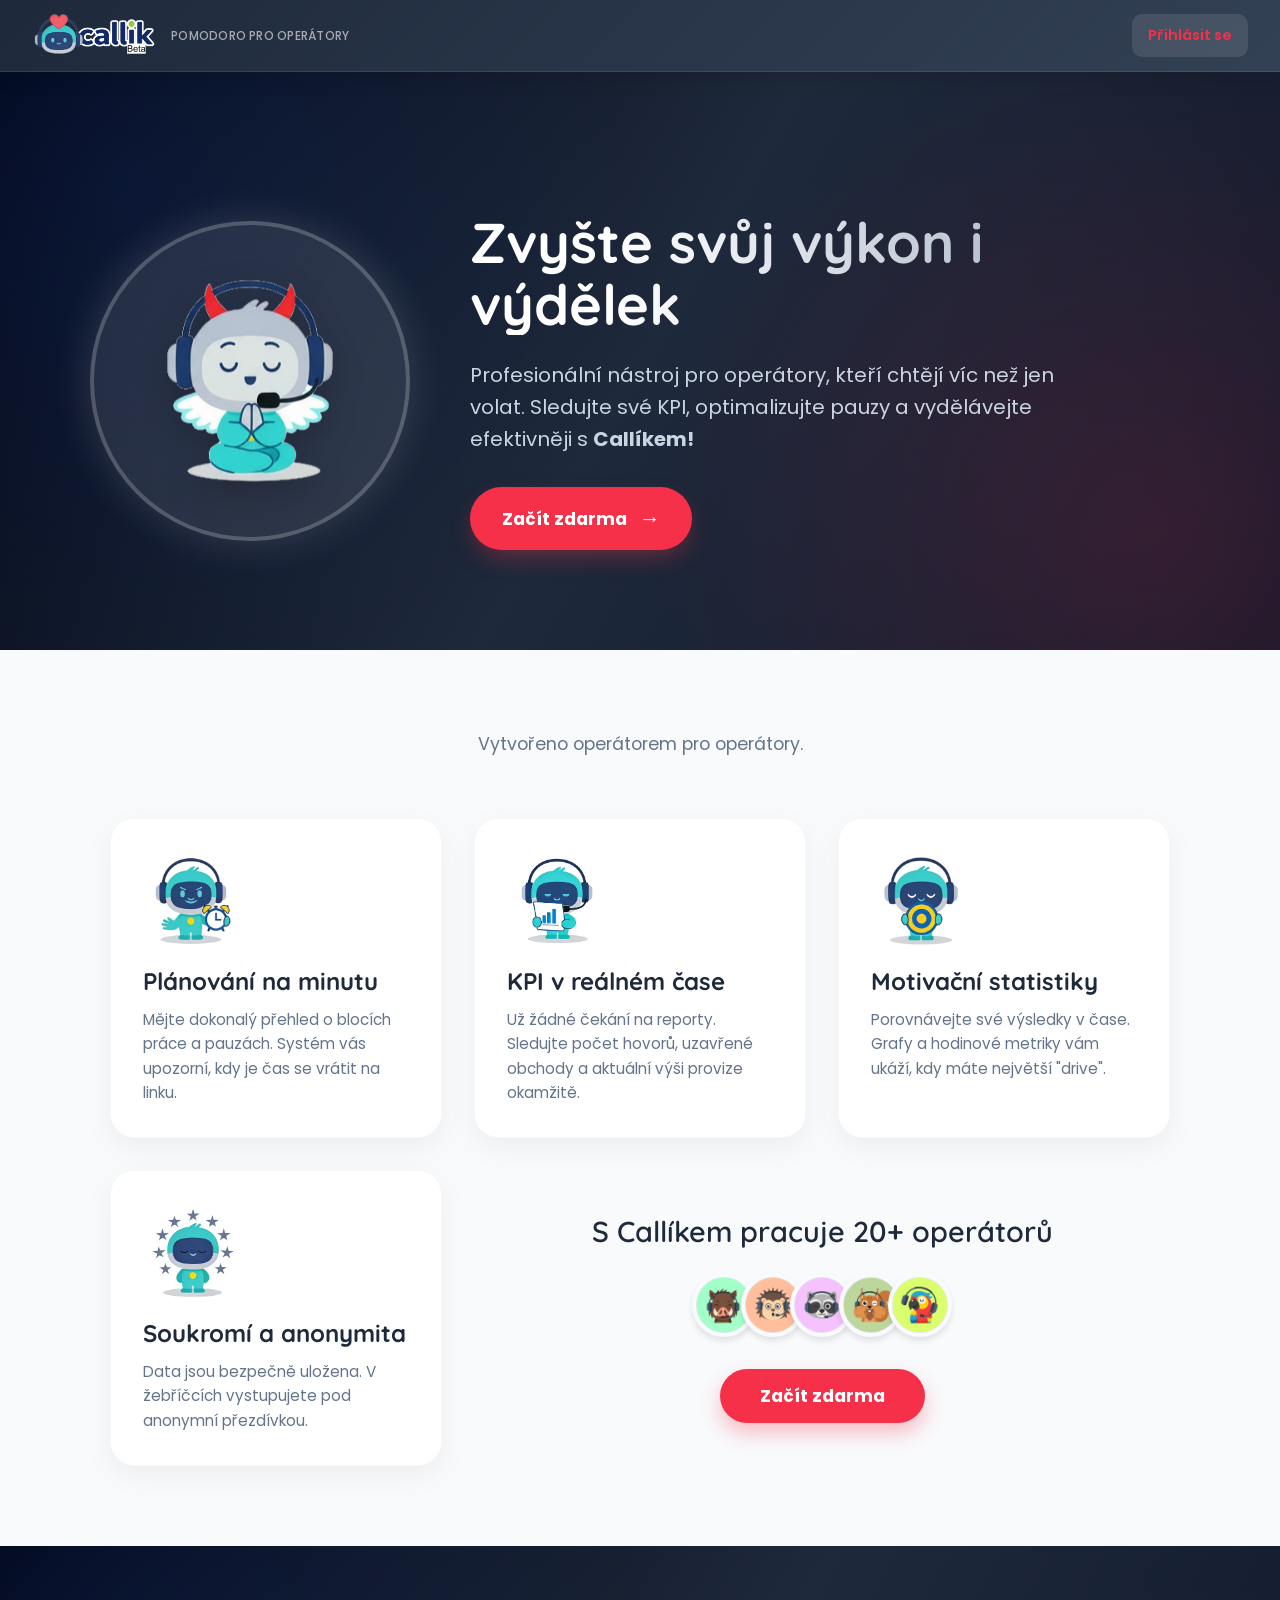
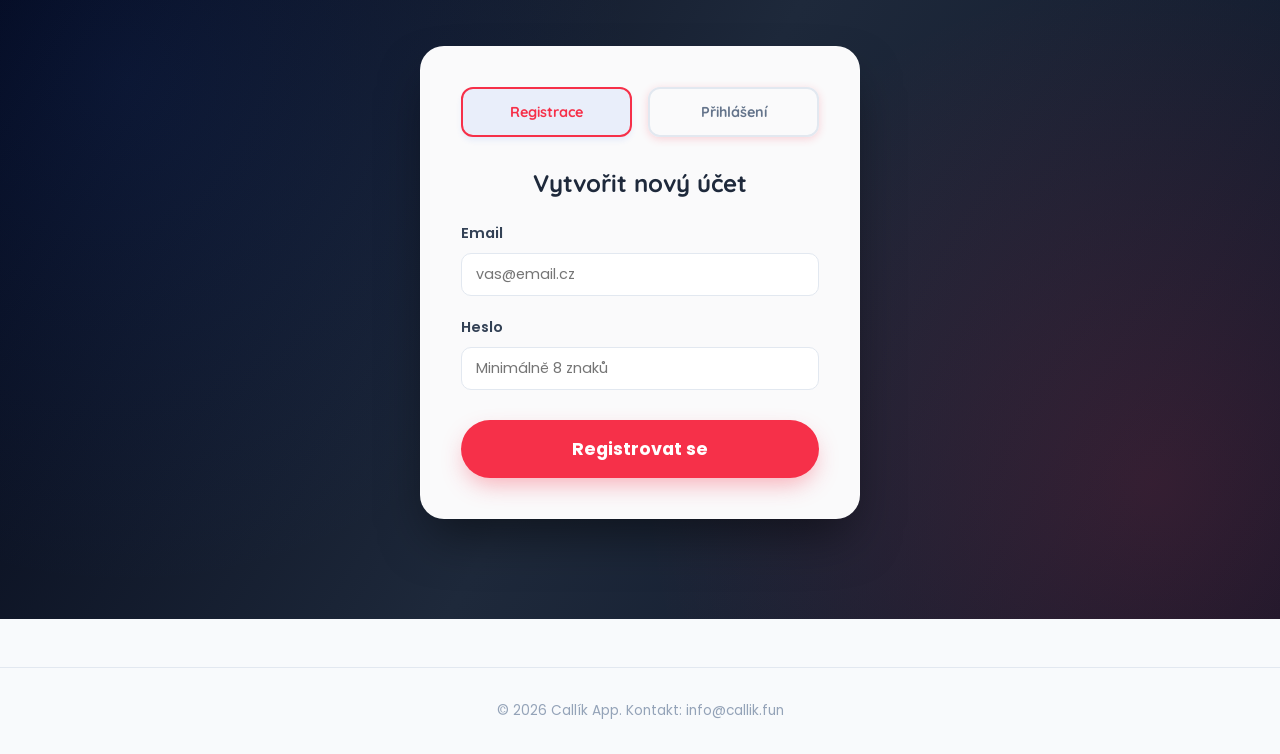
==== commit 42f4b011: "Uprava landing page" ====
--- a/landing.html
+++ b/landing.html
@@ -188,7 +188,7 @@
   
 
     <footer>
-        <p>© 2026 Callík App. Všechna práva vyhrazena.</p>
+        <p>© 2026 Callík App. Kontakt: info@callik.fun</p>
     </footer>
 
     <!-- LOGIKA APLIKACE -->
